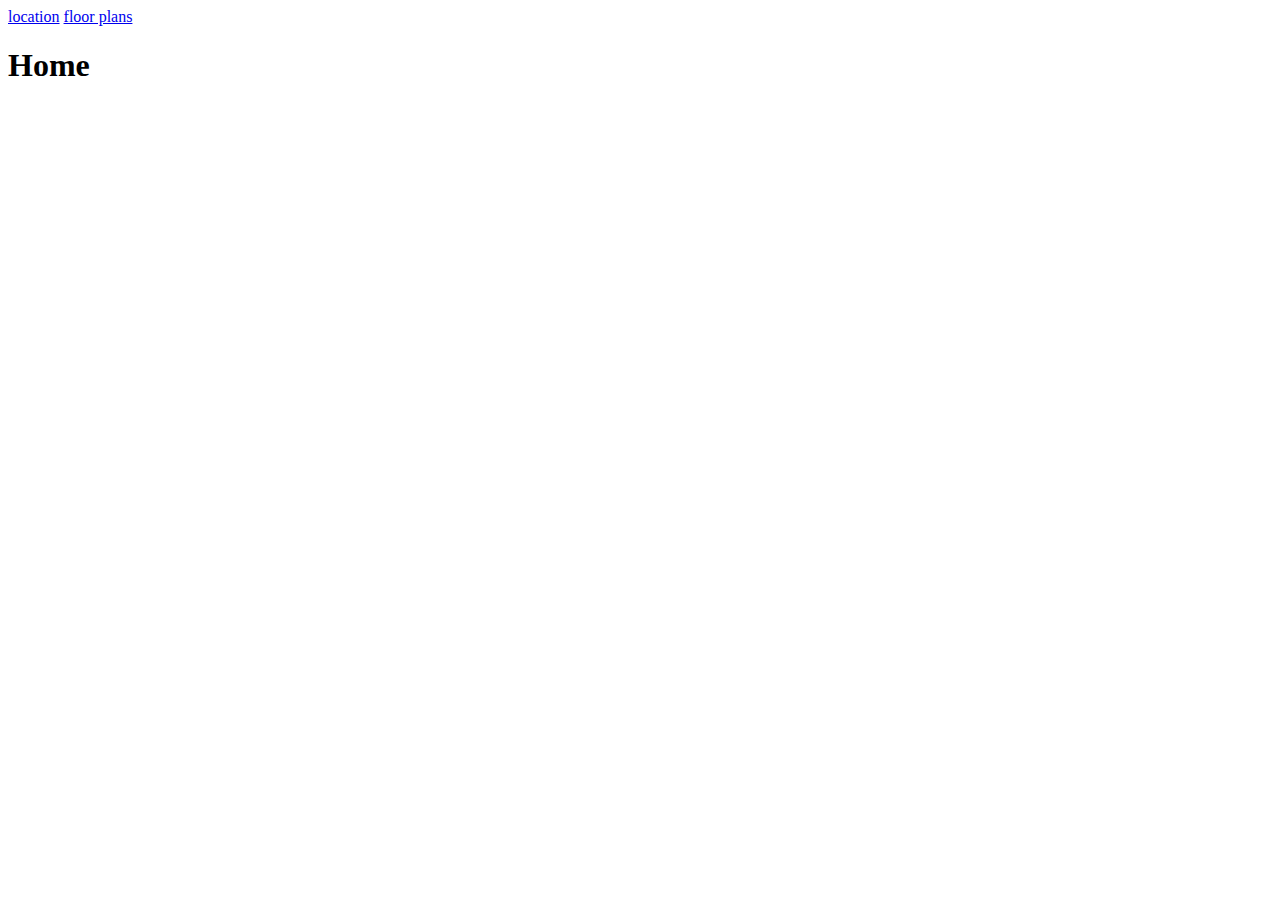
==== index.html @ c3192248 "initial commit" ====
<!DOCTYPE html>
<html lang="en">
<head>
  <meta charset="UTF-8">
  <meta name="viewport" content="width=device-width, initial-scale=1.0">
  <title>Home</title>
</head>
<body>
  <a href="./location.html">location</a>
  <a href="./floor-plans.html">floor plans</a>
  <h1>Home</h1>
</body>
</html>
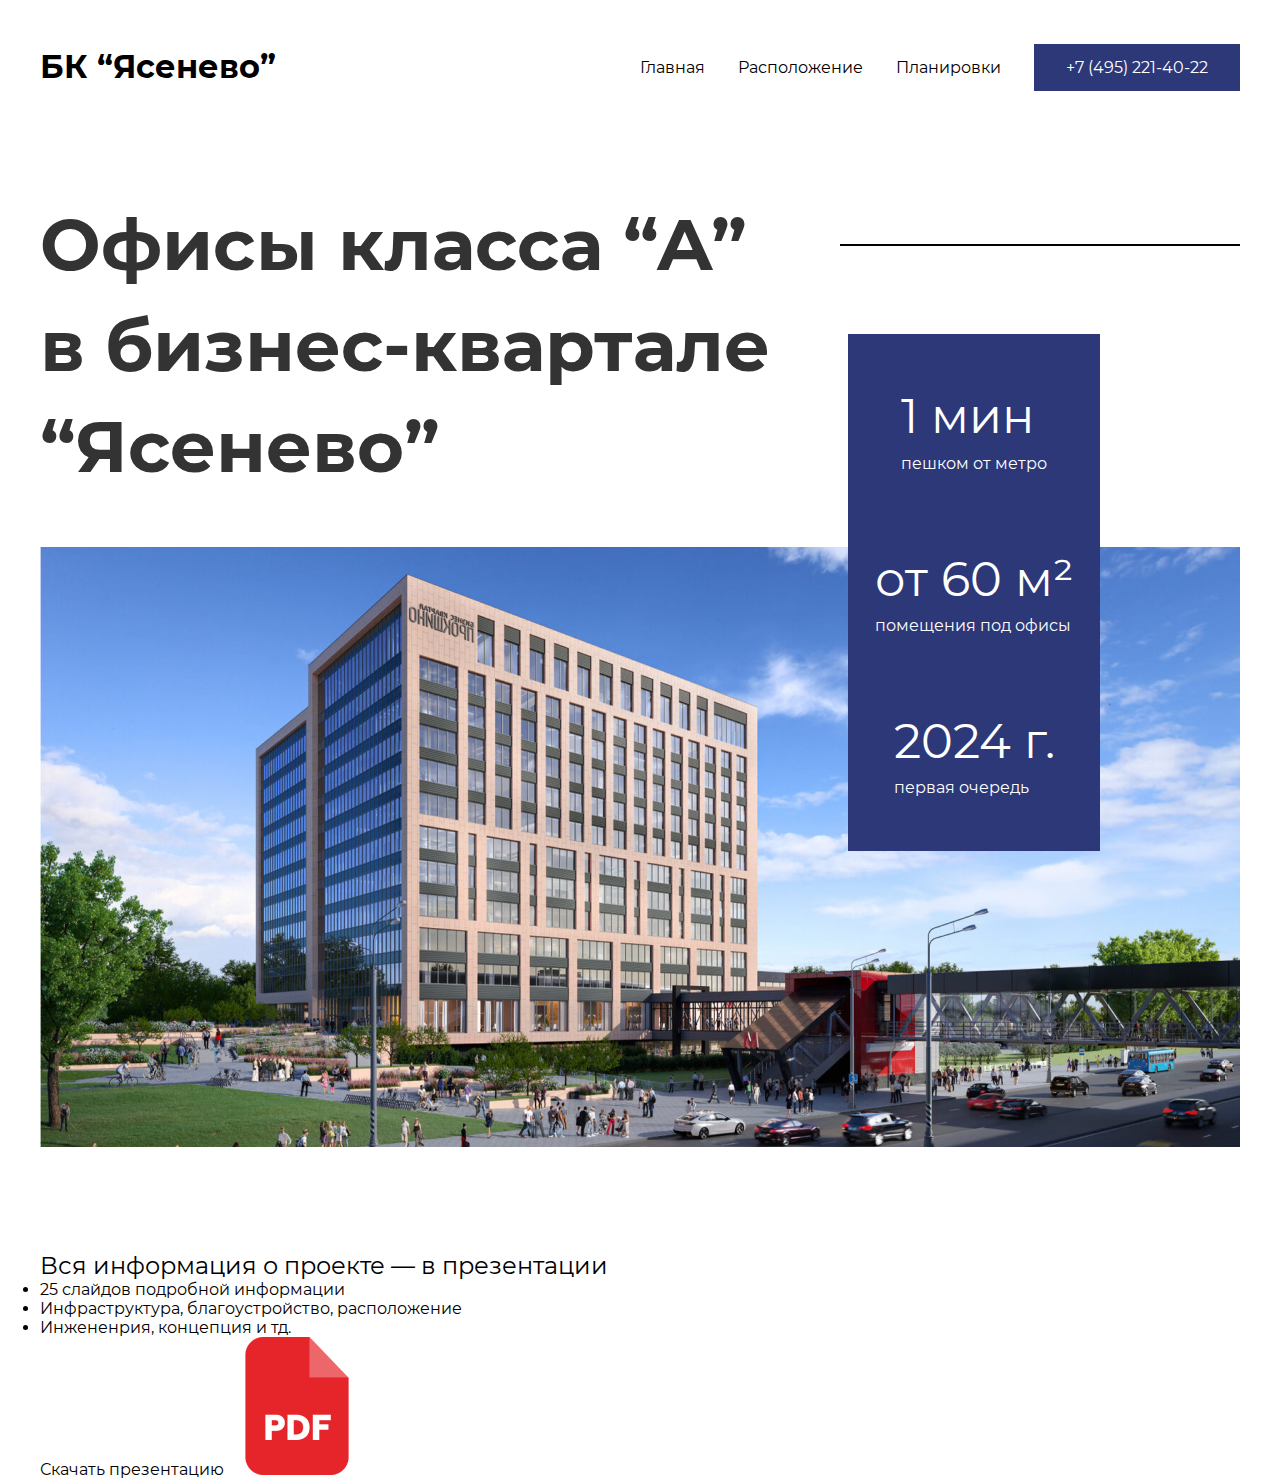
==== commit 3e3242cc: "added hero section and header" ====
--- a/index.html
+++ b/index.html
@@ -2,12 +2,62 @@
 <html lang="en">
 <head>
   <meta charset="UTF-8">
+  <meta http-equiv="X-UA-Compatible" content="IE=edge">
   <meta name="viewport" content="width=device-width, initial-scale=1.0">
-  <title>Home</title>
+  <link rel="stylesheet" href="css/style.css">
+  <link rel="stylesheet" href="css/header.css">
+  <link rel="stylesheet" href="css/hero.css">
+  <title>БК “Ясенево” | Главная</title>
 </head>
 <body>
-  <a href="./location.html">location</a>
-  <a href="./floor-plans.html">floor plans</a>
-  <h1>Home</h1>
+  <div class="wrapper">
+    <header>
+      <div class="container">
+        <div class="header">
+          <div class="header__logo">БК “Ясенево”</div>
+          <nav>
+            <ul class="nav">
+              <li class="nav__item"><a href="/">Главная</a></li>
+              <li class="nav__item"><a href="location.html">Расположение</a></li>
+              <li class="nav__item"><a href="plans.html">Планировки</a></li>
+              <li class="nav__item nav__item_button"><a href="tel:+74952214022">+7 (495) 221-40-22</a></li>
+            </ul>
+          </nav>
+        </div>
+      </div>
+    </header>
+    <main>
+      <div class="container">
+        <section class="hero">
+          <h1 class="hero__title">Офисы класса “А” в бизнес-квартале “Ясенево”</h1>
+          <img class="hero__image" src="/assets/images/Mask group.png" alt="Бизнес квартал">
+          <div class="hero__parametrs">
+            <div class="hero__parametrs__item">
+              <span><strong>1 мин</strong></span>
+              <span>пешком от метро</span>
+            </div>
+            <div class="hero__parametrs__item">
+              <span><strong>от 60 м²</strong></span>
+              <span>помещения под офисы</span>
+            </div>
+            <div class="hero__parametrs__item">
+              <span><strong>2024 г.</strong></span>
+              <span>первая очередь</span>
+            </div>
+          </div>
+        </section>
+        <section class="pdf">
+          <h2 class="pdf__title">Вся информация о проекте — в презентации</h2>
+          <ul>
+            <li>25 слайдов подробной информации</li>
+            <li>Инфраструктура, благоустройство, расположение</li>
+            <li>Инжененрия, концепция и тд.</li>
+          </ul>
+          <a href="/assets/Obrazets-polnogo-dizai-n-proekta-1.pdf" class="pdf__link pdf__link_button">Скачать презентацию</a>
+          <img src="/assets/images/image 6.png" alt="" class="pdf__image">
+        </section>
+      </div>
+    </main>
+  </div>
 </body>
 </html>
--- a/css/style.css
+++ b/css/style.css
@@ -0,0 +1,71 @@
+@font-face {
+  font-family: "Montserrat";
+  src: url("../assets/fonts/Montserrat-Regular.eot");
+  src: local("Montserrat Regular"), local("Montserrat-Regular"), url("../assets/fonts/Montserrat-Regular.eot?#iefix") format("embedded-opentype"), url("../assets/fonts/Montserrat-Regular.woff2") format("woff2"), url("../assets/fonts/Montserrat-Regular.woff") format("woff"), url("../assets/fonts/Montserrat-Regular.ttf") format("truetype");
+  font-weight: normal;
+  font-style: normal;
+}
+@font-face {
+  font-family: "Montserrat";
+  src: url("../assets/fonts/Montserrat-Bold.eot");
+  src: local("Montserrat Bold"), local("Montserrat-Bold"), url("../assets/fonts/Montserrat-Bold.eot?#iefix") format("embedded-opentype"), url("../assets/fonts/Montserrat-Bold.woff2") format("woff2"), url("../assets/fonts/Montserrat-Bold.woff") format("woff"), url("../assets/fonts/Montserrat-Bold.ttf") format("truetype");
+  font-weight: bold;
+  font-style: normal;
+}
+@font-face {
+  font-family: "Montserrat";
+  src: url("../assets/fonts/Montserrat-Medium.eot");
+  src: local("Montserrat Medium"), local("Montserrat-Medium"), url("../assets/fonts/Montserrat-Medium.eot?#iefix") format("embedded-opentype"), url("../assets/fonts/Montserrat-Medium.woff2") format("woff2"), url("../assets/fonts/Montserrat-Medium.woff") format("woff"), url("../assets/fonts/Montserrat-Medium.ttf") format("truetype");
+  font-weight: 500;
+  font-style: normal;
+}
+@font-face {
+  font-family: "Montserrat";
+  src: url("../assets/fonts/Montserrat-SemiBold.eot");
+  src: local("Montserrat SemiBold"), local("Montserrat-SemiBold"), url("../assets/fonts/Montserrat-SemiBold.eot?#iefix") format("embedded-opentype"), url("../assets/fonts/Montserrat-SemiBold.woff2") format("woff2"), url("../assets/fonts/Montserrat-SemiBold.woff") format("woff"), url("../assets/fonts/Montserrat-SemiBold.ttf") format("truetype");
+  font-weight: 600;
+  font-style: normal;
+}
+* {
+  margin: 0;
+  padding: 0;
+  font-family: Montserrat, sans-serif;
+  font-weight: normal;
+  box-sizing: border-box;
+}
+
+a {
+  text-decoration: none;
+  color: inherit;
+}
+
+.container {
+  width: 1200px;
+  margin: 0 auto;
+}
+
+.header {
+  display: flex;
+  align-items: center;
+  justify-content: space-between;
+  color: #000;
+  margin-top: 40px;
+}
+.header__logo {
+  font-weight: 700;
+  font-size: 32px;
+  line-height: 170%;
+}
+
+.nav {
+  list-style: none;
+  display: flex;
+  align-items: center;
+  justify-content: space-between;
+  width: 600px;
+}
+.nav__item__button {
+  color: #fff;
+  padding: 14px 32px;
+  background-color: #2C3878;
+}/*# sourceMappingURL=style.css.map */--- a/css/header.css
+++ b/css/header.css
@@ -0,0 +1,25 @@
+.header {
+  display: flex;
+  align-items: center;
+  justify-content: space-between;
+  color: #000;
+  margin-top: 40px;
+}
+.header__logo {
+  font-weight: 700;
+  font-size: 32px;
+  line-height: 170%;
+}
+
+.nav {
+  list-style: none;
+  display: flex;
+  align-items: center;
+  justify-content: space-between;
+  width: 600px;
+}
+.nav__item_button {
+  color: #fff;
+  padding: 14px 32px;
+  background-color: #2C3878;
+}/*# sourceMappingURL=header.css.map */--- a/css/hero.css
+++ b/css/hero.css
@@ -0,0 +1,54 @@
+.hero {
+  padding: 100px 0;
+  position: relative;
+}
+.hero__title {
+  font-weight: bold;
+  font-size: 72px;
+  line-height: 140%;
+  max-width: 760px;
+  color: #333;
+  margin-bottom: 50px;
+}
+.hero__title::after {
+  position: absolute;
+  content: "";
+  top: 150px;
+  right: 0;
+  width: 400px;
+  height: 2px;
+  background: #000;
+}
+.hero__title_smaller {
+  font-size: 52px;
+}
+.hero .hero__image {
+  width: 100%;
+  height: 600px;
+}
+.hero .hero__parametrs {
+  position: absolute;
+  right: 140px;
+  top: 240px;
+  background: #2C3878;
+  width: 252px;
+  display: flex;
+  flex-direction: column;
+  align-items: center;
+  justify-content: space-around;
+  padding-top: 30px;
+}
+.hero .hero__parametrs__item {
+  padding: 40px 0;
+}
+.hero .hero__parametrs__item span {
+  display: block;
+  color: #fff;
+  font-weight: 400;
+  font-size: 16px;
+  padding-bottom: 10px;
+  line-height: 160%;
+}
+.hero .hero__parametrs__item strong {
+  font-size: 48px;
+}/*# sourceMappingURL=hero.css.map */